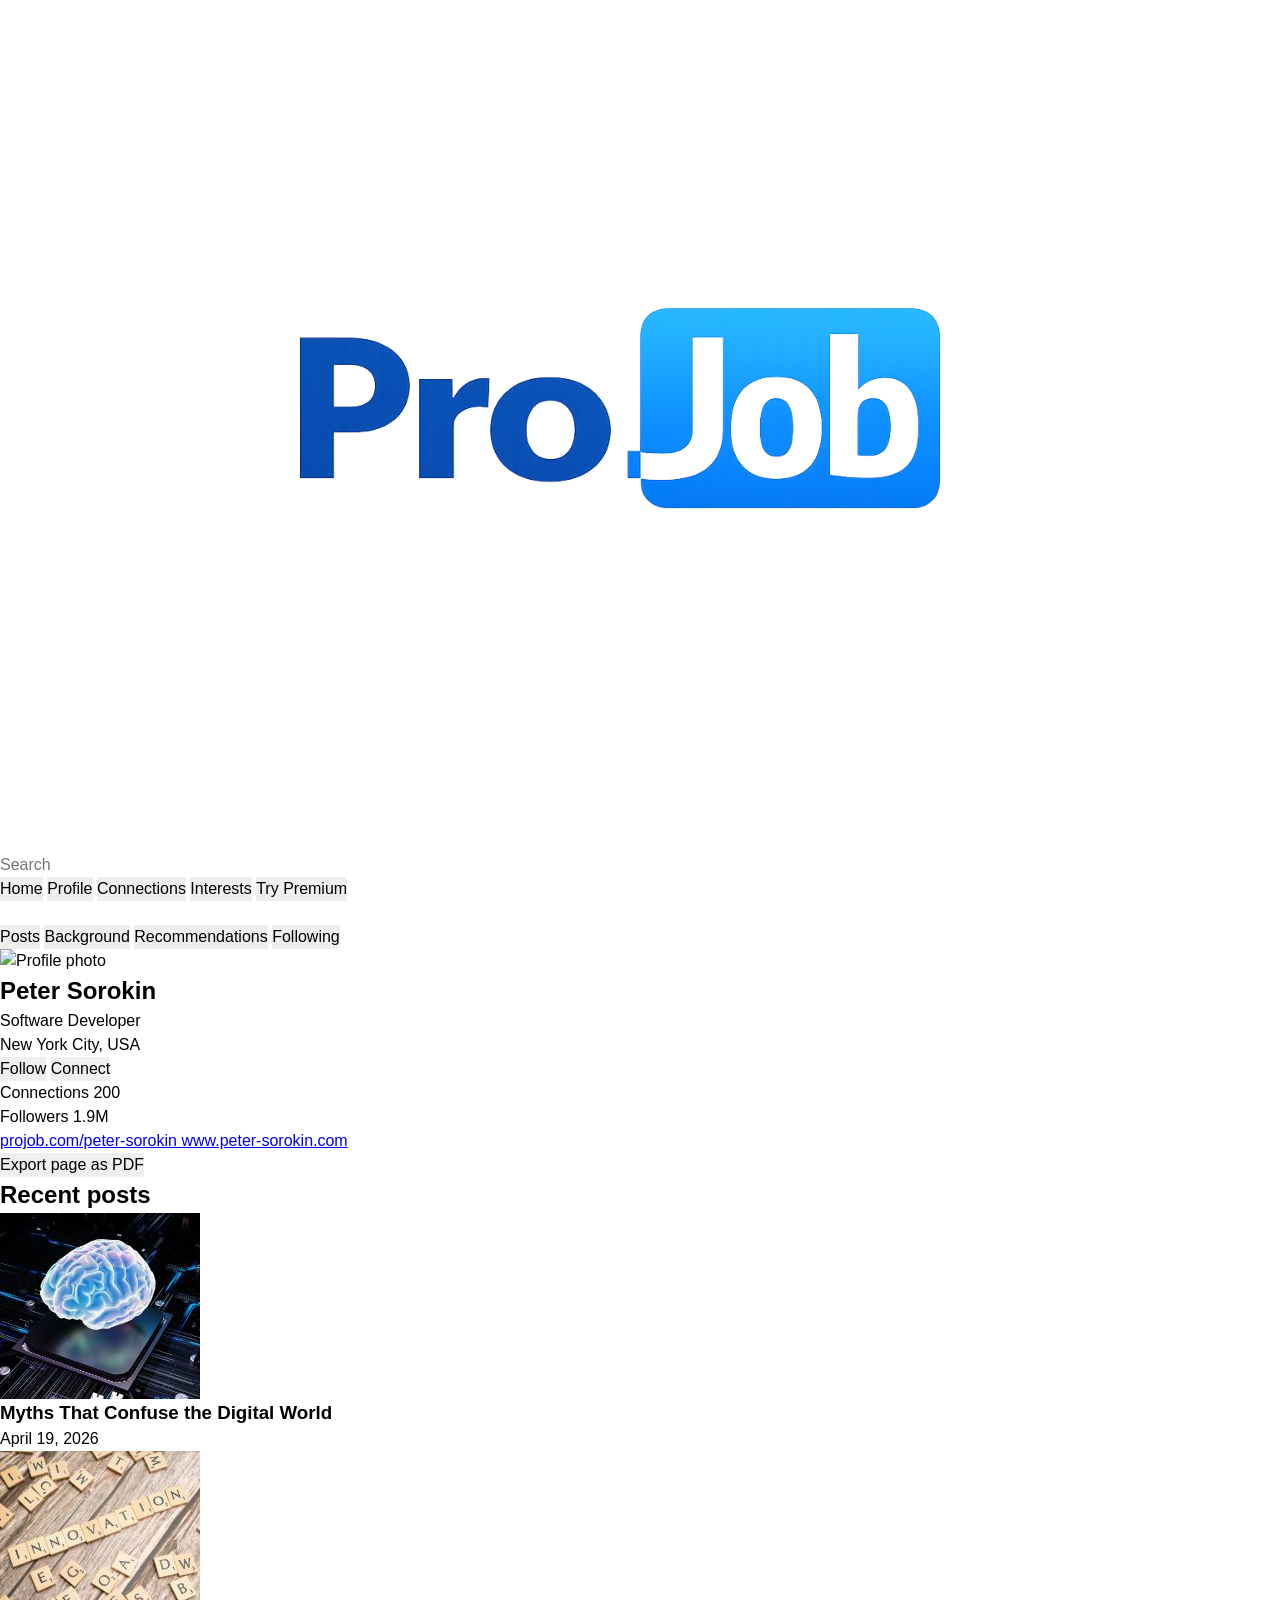
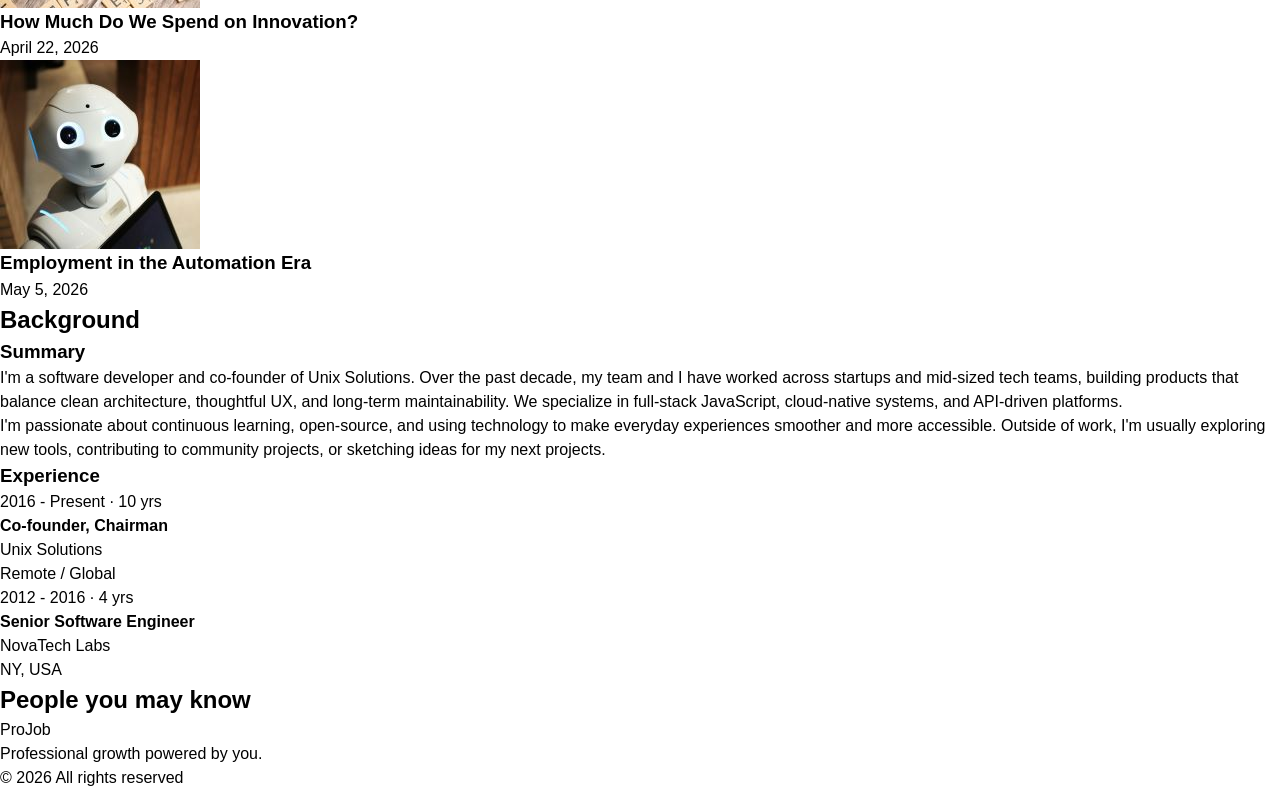
==== home.html @ 8146a627 "corrected position of li in html" ====
<!DOCTYPE html>
<html>
  <head>
    <meta charset="utf-8">
    <meta name="viewport" content="width=device-width, initial-scale=1">
    <meta name="author" content="Kolade & Luz">
    <meta name="description" content="Job finder">
    <meta name="keywords" content="job, search, finder, professional, home">
    <link rel="icon" href="./assets/media/favicon.png?v02" type="image/x-icon">
    <link rel="stylesheet" href="./assets/styles/reset.css" media="all">
    <link rel="stylesheet" href="./assets/styles/home.css" media="all">
    <link rel="preconnect" href="https://fonts.googleapis.com">
    <link rel="preconnect" href="https://fonts.gstatic.com" crossorigin>
    <link
      href="https://fonts.googleapis.com/css2?family=Inter:ital,opsz,wght@0,14..32,100..900;1,14..32,100..900&family=Poppins:ital,wght@0,100;0,200;0,300;0,400;0,500;0,600;0,700;0,800;0,900;1,100;1,200;1,300;1,400;1,500;1,600;1,700;1,800;1,900&display=swap"
      rel="stylesheet">
    <link rel="stylesheet" href="https://cdnjs.cloudflare.com/ajax/libs/font-awesome/7.0.1/css/all.min.css">
    <script src="./assets/script/script.js" defer></script>
    <title>ProJob Home Page</title>
  </head>

  <body>
    <header class="header">
      <div class="header-top">
        <div class="header-left">
          <div class="logo">
            <img class="logo-image" src="./assets/media/projob-logo.png" alt="ProJob logo">
          </div>
          <div class="header-search">
            <input type="search" placeholder="Search">
          </div>
        </div>
        <nav class="main-menu">
          <button class="menu-btn">Home</button>
          <button class="menu-btn">Profile</button>
          <button class="menu-btn">Connections</button>
          <button class="menu-btn">Interests</button>
          <button class="menu-btn">Try Premium</button>
        </nav>
        <nav class="icons-menu">
          <button class="header-icon" type="button">
            <span class="icon">
              <i class="fa-solid fa-message"></i>
            </span>
          </button>
          <button class="header-icon" type="button">
            <span class="icon">
              <i class="fa-solid fa-bell"></i>
            </span>
          </button>
          <button class="header-icon" type="button">
            <span class="icon">
              <i class="fa-solid fa-user-plus nav-icon"></i>
            </span>
          </button>
        </nav>
        <div class="profile-photo">
          <span id="header-photo"></span>
        </div>
      </div>
      <div class="header-bottom">
        <nav class="second-menu">
          <button class="second-menu-btn">Posts</button>
          <button class="second-menu-btn">Background</button>
          <button class="second-menu-btn">Recommendations</button>
          <button class="second-menu-btn">Following</button>
        </nav>
      </div>
    </header>
    <main>
      <div class="column" id="left-column">
        <section class="profile-card">
          <div class="profile-header">
            <div class="card-profile-photo">
              <img id="card-photo" src="./assets/media/peter-sorokin-photo.jpg" alt="Profile photo">
            </div>
            <h1 class="profile-name" id="username">Peter Sorokin</h1>
            <p class="profile-title" id="user-title">Software Developer</p>
            <p class="profile-location" id="user-location">New York City, USA</p>
            <button class="profile-btn">Follow</button>
            <button class="profile-btn">Connect</button>
          </div>
          <div class="profile-stats">
            <div class="profile-stat">
              <span class="stat-label">Connections</span>
              <span class="stat-value" id="user-connections">200</span>
            </div>
            <div class="profile-stat">
              <span class="stat-label">Followers</span>
              <span class="stat-value" id="user-followers">1.9M</span>
            </div>
          </div>
          <div class="profile-links">
            <a href="#" class="profile-link" id="user-projob">
              <i class="fa-solid fa-link"></i>
              projob.com/peter-sorokin
            </a>
            <a href="#" class="profile-link" id="user-website">
              <i class="fa-solid fa-globe"></i>
              www.peter-sorokin.com
            </a>
          </div>
          <button id="export-btn">
            <i class="fa-solid fa-file-pdf"></i>
            Export page as PDF
          </button>
      </div>
      <section class="column" id="central-column">
        <section class="recent-posts">
          <h2 class="posts-title">Recent posts</h2>
          <section class="post-thumbnails">
            <div class="post">
              <img src="./assets/media/post-1.jpg" alt="Post thumbnail 1">
            </div>
            <div class="post-content">
              <h3 class="post-title">Myths That Confuse the Digital World</h3>
              <p class="post-meta">April 19, 2026</p>
            </div>
          </section>
          <section class="post-thumbnail">
            <div class="post">
              <img src="./assets/media/post-2.jpg" alt="Post thumbnail 2">
            </div>
            <div class="post-content">
              <h3 class="post-title">How Much Do We Spend on Innovation?</h3>
              <p class="post-meta">April 22, 2026</p>
            </div>
          </section>
          <section class="post-thumbnail">
            <div class="post">
              <img src="./assets/media/post-3.jpg" alt="Post thumbnail 3">
            </div>
            <div class="post-content">
              <h3 class="post-title">Employment in the Automation Era</h3>
              <p class="post-meta">May 5, 2026</p>
            </div>
          </section>
        </section>
        <section class="background-section">
          <h2 class="background-title">Background</h2>
          <div class="background-summary">
            <h3 class="background-title">
              <i class="fa-solid fa-user"></i>
              Summary
            </h3>
            <p>
              I'm a software developer and co-founder of Unix Solutions.
              Over the past decade, my team and I have worked across startups and mid-sized tech teams, building products
              that balance clean architecture, thoughtful UX, and long-term maintainability.
              We specialize in full-stack JavaScript, cloud-native systems, and API-driven platforms.
            </p>
            <p>
              I'm passionate about continuous learning, open-source, and using technology to make everyday
              experiences smoother and more accessible. Outside of work, I'm usually exploring new tools,
              contributing to community projects, or sketching ideas for my next projects.
            </p>
          </div>
          <div class="experience">
            <h3 class="experience-title">
              <i class="fa-solid fa-briefcase"></i>
              Experience
            </h3>
            <ul class="experience-list">
              <li class="experience-item">
                <p class="experience-dates">2016 - Present · 10 yrs</p>
                <h4 class="experience-role">Co-founder, Chairman</h4>
                <p class="experience-company">Unix Solutions</p>
                <p class="experience-location">Remote / Global</p>
              </li>
              <li class="experience-item">
                <p class="experience-dates">2012 - 2016 · 4 yrs</p>
                <h4 class="experience-role">Senior Software Engineer</h4>
                <p class="experience-company">NovaTech Labs</p>
                <p class="experience-location">NY, USA</p>
              </li>
            </ul>
          </div>
        </section>
      </section>
      <section class="column" id="column-right">
        <section class="random-people">
          <h2 class="people-title">People you may know</h2>
          <ul id="people-list"></ul>
        </section>
      </section>
    </main>
    <footer>
      <div class="footer-content">
        <p class="footer-name">ProJob</p>
        <p class="footer-slogan">Professional growth powered by you.</p>
        <p class="footer-copy">© 2026 All rights reserved</p>
      </div>
    </footer>
  </body>
</html>
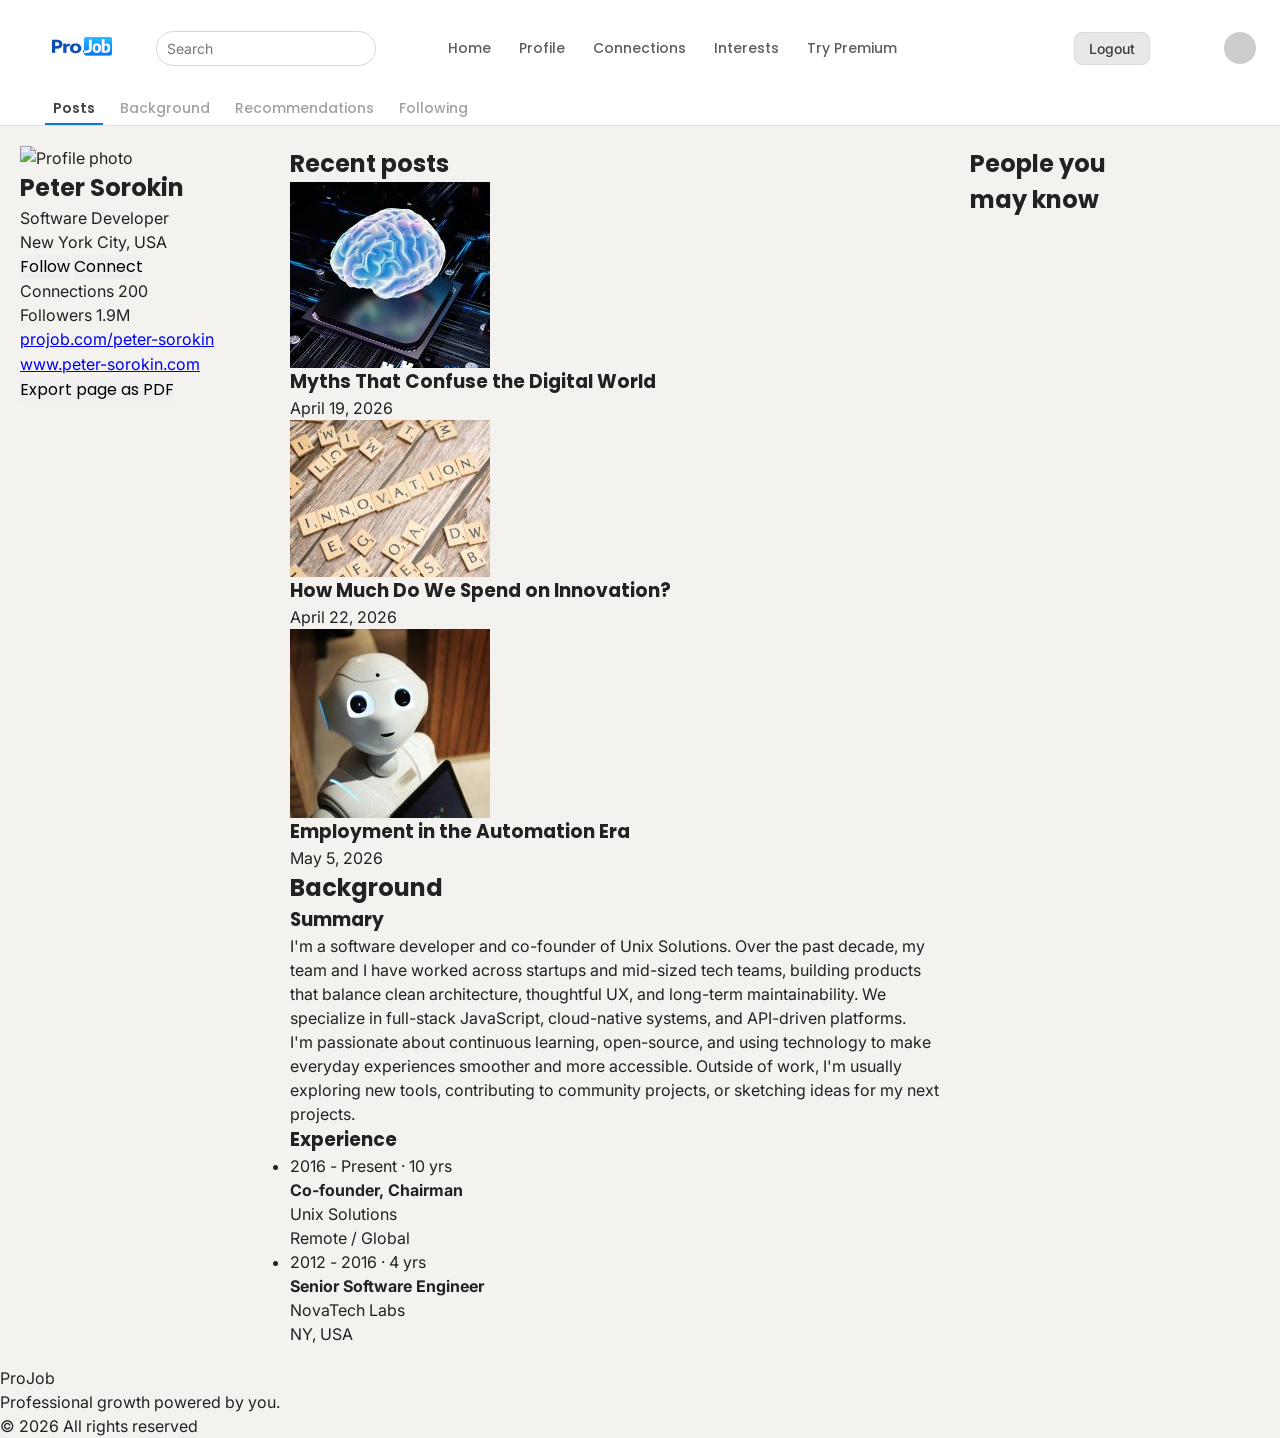
==== commit e79f5f55: "added logout btn and improved menu styles" ====
--- a/home.html
+++ b/home.html
@@ -54,13 +54,16 @@
             </span>
           </button>
         </nav>
+        <div class="logout-btn">
+           <a href="index.html" id="logout">Logout</a>
+        </div>
         <div class="profile-photo">
           <span id="header-photo"></span>
         </div>
       </div>
       <div class="header-bottom">
         <nav class="second-menu">
-          <button class="second-menu-btn">Posts</button>
+          <button class="second-menu-btn" id="post-btn">Posts</button>
           <button class="second-menu-btn">Background</button>
           <button class="second-menu-btn">Recommendations</button>
           <button class="second-menu-btn">Following</button>
@@ -104,20 +107,20 @@
             <i class="fa-solid fa-file-pdf"></i>
             Export page as PDF
           </button>
+        </section>
       </div>
-      <section class="column" id="central-column">
+      <div class="column" id="central-column">
         <section class="recent-posts">
           <h2 class="posts-title">Recent posts</h2>
-          <section class="post-thumbnails">
+          <div class="post-thumbnail">
             <div class="post">
               <img src="./assets/media/post-1.jpg" alt="Post thumbnail 1">
             </div>
             <div class="post-content">
               <h3 class="post-title">Myths That Confuse the Digital World</h3>
               <p class="post-meta">April 19, 2026</p>
-            </div>
-          </section>
-          <section class="post-thumbnail">
+          </div>
+          <div class="post-thumbnail">
             <div class="post">
               <img src="./assets/media/post-2.jpg" alt="Post thumbnail 2">
             </div>
@@ -125,8 +128,8 @@
               <h3 class="post-title">How Much Do We Spend on Innovation?</h3>
               <p class="post-meta">April 22, 2026</p>
             </div>
-          </section>
-          <section class="post-thumbnail">
+          </div>
+          <div class="post-thumbnail">
             <div class="post">
               <img src="./assets/media/post-3.jpg" alt="Post thumbnail 3">
             </div>
@@ -134,7 +137,7 @@
               <h3 class="post-title">Employment in the Automation Era</h3>
               <p class="post-meta">May 5, 2026</p>
             </div>
-          </section>
+          </div>
         </section>
         <section class="background-section">
           <h2 class="background-title">Background</h2>
@@ -176,13 +179,13 @@
             </ul>
           </div>
         </section>
-      </section>
-      <section class="column" id="column-right">
+      </div>
+      <div class="column" id="column-right">
         <section class="random-people">
           <h2 class="people-title">People you may know</h2>
           <ul id="people-list"></ul>
         </section>
-      </section>
+      </div>
     </main>
     <footer>
       <div class="footer-content">
--- a/assets/styles/home.css
+++ b/assets/styles/home.css
@@ -0,0 +1,187 @@
+body {
+  font-family: "Inter", sans-serif;
+  background-color: #f3f2ef;
+  color: #222;
+}
+
+h1,
+h2,
+h3,
+.menu-btn,
+.second-menu-btn,
+button {
+  font-family: "Poppins", sans-serif;
+}
+
+main {
+  max-width: 1200px;
+  margin: 20px;
+  display: grid;
+  grid-template-columns: 250px 1fr 250px;
+  /* fixed side columns and flexible central-content column */
+  gap: 20px;
+}
+
+.header {
+  background-color: #ffffff;
+  border-bottom: 1px solid #e0e0e0;
+  padding: 8px 24px 0;
+}
+
+.header-top {
+  display: flex;
+  align-items: center;
+  justify-content: space-between;
+  gap: 16px;
+}
+
+
+.header-left {
+  display: flex;
+  align-items: center;
+  gap: 12px;
+}
+
+.logo-image {
+  height: 80px;
+}
+
+
+.header-search input {
+  width: 220px;
+  max-width: 260px;
+  padding: 6px 10px;
+  border-radius: 30px;
+  border: 1px solid #d0d7de;
+  font-size: 14px;
+  font-family: "Inter", sans-serif;
+}
+
+
+.main-menu {
+  display: flex;
+  align-items: center;
+  gap: 8px;
+}
+
+.menu-btn {
+  border: none;
+  background: transparent;
+  padding: 6px 10px;
+  font-size: 14px;
+  font-weight: 500;
+  color: #5f5e5e;
+  cursor: pointer;
+  transition: 0.3s ease-in-out
+}
+
+.menu-btn:hover {
+  color: #0c0c0c;
+  ;
+  
+}
+
+
+.icons-menu {
+  display: flex;
+  align-items: center;
+  gap: 15px;
+}
+
+.header-icon {
+  border: none;
+  background: transparent;
+  cursor: pointer;
+  font-size: 16px;
+  color: #4491ef;
+}
+
+.header-icon:hover {
+  color: #0769e1;
+  font-weight: 600;
+  position: relative;
+}
+
+
+.logout-btn {
+  display: flex;
+  align-items: center;
+  margin: 0 12px;
+}
+
+
+#logout {
+  padding: 5px 14px;
+  font-size: 14px;
+  font-weight: 500;
+  text-decoration: none;
+  font-family: inherit;
+  background-color: #e8e8e8;
+  border: 1px solid #dbd9d9;
+  border-radius: 8px;
+  cursor: pointer;
+  transition: 0.3s ease-in-out;
+  color:#3c3b3b
+}
+
+#logout:hover {
+  background-color: #d3d1d1;
+}
+
+
+.profile-photo {
+  width: 32px;
+  height: 32px;
+  border-radius: 50%;
+  background-color: #ccc;
+  overflow: hidden;
+}
+
+#header-photo {
+  display: block;
+  width: 100%;
+  height: 100%;
+  background-image: url('../media/peter-sorokin-photo.jpg');
+  background-size: cover;
+  background-position: center 20%; /*with 20% I lowered the photo a bit so that it fits properly*/
+  background-repeat: no-repeat;
+}
+
+.header-bottom {
+  padding-left: 25px;
+
+}
+
+.second-menu {
+  display: flex;
+  gap: 25px;
+  padding: 6px 4px;
+}
+
+.second-menu-btn {
+  border: none;
+  background: transparent;
+  padding: 4px 0 0px;
+  font-size: 14px;
+  font-weight: 500;
+  color: #a2a1a1;
+  cursor: pointer;
+}
+
+#post-btn {
+  color: #444;
+  font-weight: 600;
+  position: relative;
+
+}
+
+#post-btn::after {
+  content: "";
+  position: absolute;
+  bottom: -6px;
+  left: 0;
+  width: 140%;
+  left: -20%;
+  height: 2px;
+  background-color: #0d75dd;
+}
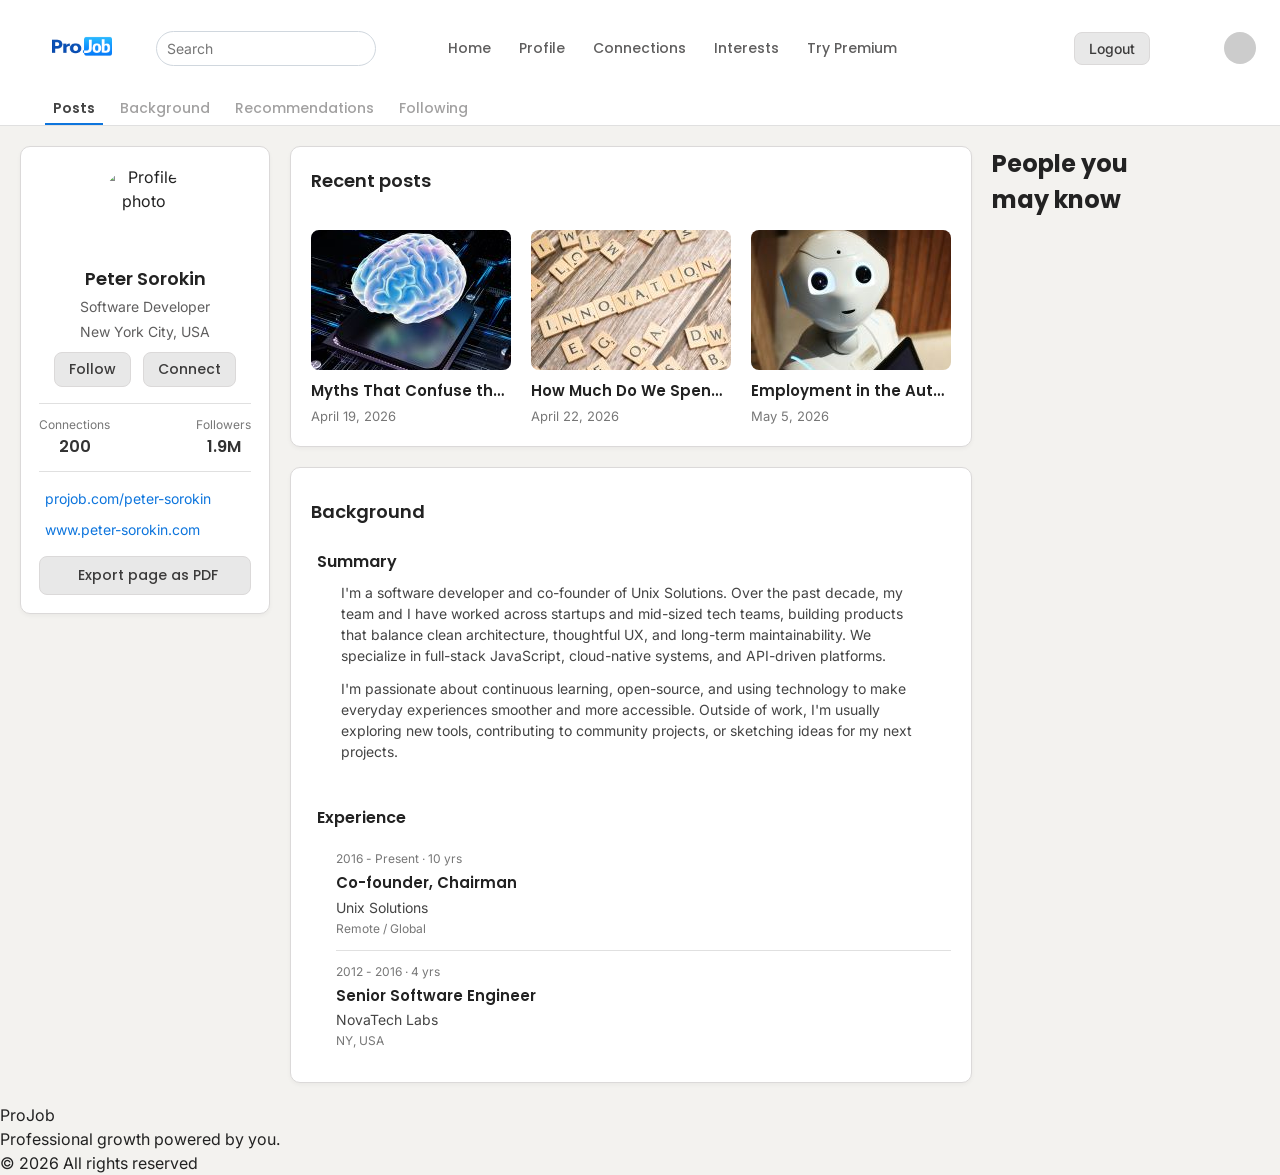
==== commit 72cc3e4e: "styled central column" ====
--- a/home.html
+++ b/home.html
@@ -118,7 +118,8 @@
             </div>
             <div class="post-content">
               <h3 class="post-title">Myths That Confuse the Digital World</h3>
-              <p class="post-meta">April 19, 2026</p>
+              <p class="post-date">April 19, 2026</p>
+            </div>
           </div>
           <div class="post-thumbnail">
             <div class="post">
@@ -126,7 +127,7 @@
             </div>
             <div class="post-content">
               <h3 class="post-title">How Much Do We Spend on Innovation?</h3>
-              <p class="post-meta">April 22, 2026</p>
+              <p class="post-date">April 22, 2026</p>
             </div>
           </div>
           <div class="post-thumbnail">
@@ -135,7 +136,7 @@
             </div>
             <div class="post-content">
               <h3 class="post-title">Employment in the Automation Era</h3>
-              <p class="post-meta">May 5, 2026</p>
+              <p class="post-date">May 5, 2026</p>
             </div>
           </div>
         </section>
--- a/assets/styles/home.css
+++ b/assets/styles/home.css
@@ -9,6 +9,7 @@
 h3,
 .menu-btn,
 .second-menu-btn,
+#logout,
 button {
   font-family: "Poppins", sans-serif;
 }
@@ -184,4 +185,295 @@
   left: -20%;
   height: 2px;
   background-color: #0d75dd;
-}+}
+
+
+#left-column {
+  display: flex;
+  flex-direction: column;
+  gap: 20px;
+}
+
+
+.profile-card {
+  background: #ffffff;
+  border: 1px solid #dbd9d9;
+  border-radius: 10px;
+  padding: 18px;
+  box-shadow: 0 2px 4px rgba(0,0,0,0.04);
+}
+
+
+.profile-header {
+  text-align: center;
+  margin-bottom: 16px;
+}
+
+.card-profile-photo img {
+  width: 90px;
+  height: 90px;
+  border-radius: 50%;
+  object-fit: cover;
+  object-position: center 20%;
+  margin-bottom: 10px;
+  margin-left: 60px;
+}
+
+.profile-name {
+  font-size: 18px;
+  font-weight: 600;
+  color: #222;
+  margin-bottom: 4px;
+  font-family: "Poppins", sans-serif;
+}
+
+.profile-title,
+.profile-location {
+  font-size: 14px;
+  color: #5f5e5e;
+  margin-bottom: 4px;
+}
+
+.profile-btn {
+  display: inline-block;
+  margin: 6px 4px 0;
+  padding: 6px 14px;
+  font-size: 14px;
+  font-weight: 500;
+  font-family: "Poppins", sans-serif;
+  border-radius: 8px;
+  border: 1px solid #dbd9d9;
+  background: #e8e8e8;
+  cursor: pointer;
+  transition: 0.3s ease-in-out;
+  color: #3c3b3b;
+}
+
+.profile-btn:hover {
+  background-color: #d3d1d1;
+}
+
+
+.profile-stats {
+  display: flex;
+  justify-content: space-between;
+  margin: 16px 0;
+  padding: 12px 0;
+  border-top: 1px solid #e0e0e0;
+  border-bottom: 1px solid #e0e0e0;
+}
+
+.profile-stat {
+  text-align: center;
+}
+
+.stat-label {
+  display: block;
+  font-size: 12px;
+  color: #777;
+}
+
+.stat-value {
+  font-size: 16px;
+  font-weight: 600;
+  color: #333;
+  font-family: "Poppins", sans-serif;
+}
+
+
+.profile-links {
+  display: flex;
+  flex-direction: column;
+  gap: 10px;
+  margin-bottom: 16px;
+}
+
+.profile-link {
+  display: flex;
+  align-items: center;
+  gap: 6px;
+  font-size: 14px;
+  color: #0d75dd;
+  text-decoration: none;
+  transition: 0.3s ease-in-out;
+}
+
+.profile-link i {
+  font-size: 14px;
+  color: #0d75dd;
+}
+
+.profile-link:hover {
+  color: #064e96;
+  
+}
+
+#export-btn {
+  width: 100%;
+  padding: 8px 12px;
+  font-size: 14px;
+  font-weight: 500;
+  font-family: "Poppins", sans-serif;
+  border-radius: 8px;
+  border: 1px solid #dbd9d9;
+  background: #e8e8e8;
+  cursor: pointer;
+  display: flex;
+  justify-content: center;
+  align-items: center;
+  gap: 6px;
+  transition: 0.3s ease-in-out;
+  color: #3c3b3b;
+}
+
+#export-btn:hover {
+  background-color: #d3d1d1;
+}
+
+
+#central-column {
+  display: flex;
+  flex-direction: column;
+  gap: 20px;
+}
+
+
+.recent-posts {
+  background: #ffffff;
+  border: 1px solid #dbd9d9;
+  border-radius: 10px;
+  padding: 20px;
+  box-shadow: 0 2px 4px rgba(0,0,0,0.04);
+  display: grid;
+  grid-template-columns: repeat(3, 1fr);
+  gap: 20px;
+}
+
+
+.posts-title {
+  grid-column: 1 / -1;  /* this makes the section title span the full width of the 3‑column grid */
+  font-size: 18px;
+  font-weight: 600;
+  margin-bottom: 16px;
+  color: #222;
+}
+
+
+.post img {
+  width: 200px;
+  height: 140px;
+  object-fit: cover;
+  border-radius: 8px;
+  margin-bottom: 10px;
+}
+
+
+.post-title {
+  width: 200px; 
+  font-size: 15px;
+  font-weight: 600;
+  color: #222;
+  margin-bottom: 4px;
+
+
+  white-space: nowrap;
+  overflow: hidden;
+  text-overflow: ellipsis;
+}
+
+.post-date{
+  font-size: 13px;
+  color: #777;
+}
+
+
+.background-section {
+  background: #ffffff;
+  border: 1px solid #dbd9d9;
+  border-radius: 10px;
+  padding: 20px;
+  box-shadow: 0 2px 4px rgba(0,0,0,0.04);
+}
+
+.background-title {
+  font-size: 18px;
+  font-weight: 600;
+  margin-top: 10px;
+  margin-bottom: 25px;
+  color: #222;
+}
+
+
+.background-summary {
+  margin-bottom: 24px;
+}
+
+.background-summary h3 {
+  font-size: 16px;
+  font-weight: 600;
+  color: #222;
+  margin-bottom: 8px;
+  display: flex;
+  align-items: center;
+  gap: 6px;
+}
+
+.background-summary p {
+  font-size: 14px;
+  color: #444;
+  line-height: 1.5;
+  margin-bottom: 12px;
+  padding: 0px 30px;
+}
+
+
+.experience-title {
+  font-size: 16px;
+  font-weight: 600;
+  font-family: "Poppins", sans-serif;
+  color: #222;
+  padding-top: 20px;
+  margin-bottom: 8px;
+  display: flex;
+  align-items: center;
+  gap: 6px;
+}
+
+.experience-list {
+  list-style: none;
+  margin-left: 25px;
+}
+
+.experience-item {
+  padding: 12px 0;
+  border-bottom: 1px solid #e0e0e0;
+}
+
+.experience-item:last-child {
+  border-bottom: none;
+}
+
+.experience-dates {
+  font-size: 12px;
+  color: #777;
+  margin-bottom: 4px;
+}
+
+.experience-role {
+  font-size: 15px;
+  font-weight: 600;
+  font-family: "Poppins", sans-serif;
+  color: #222;
+  margin-bottom: 2px;
+}
+
+.experience-company {
+  font-size: 14px;
+  color: #444;
+  margin-bottom: 2px;
+}
+
+.experience-location {
+  font-size: 12px;
+  color: #777;
+}
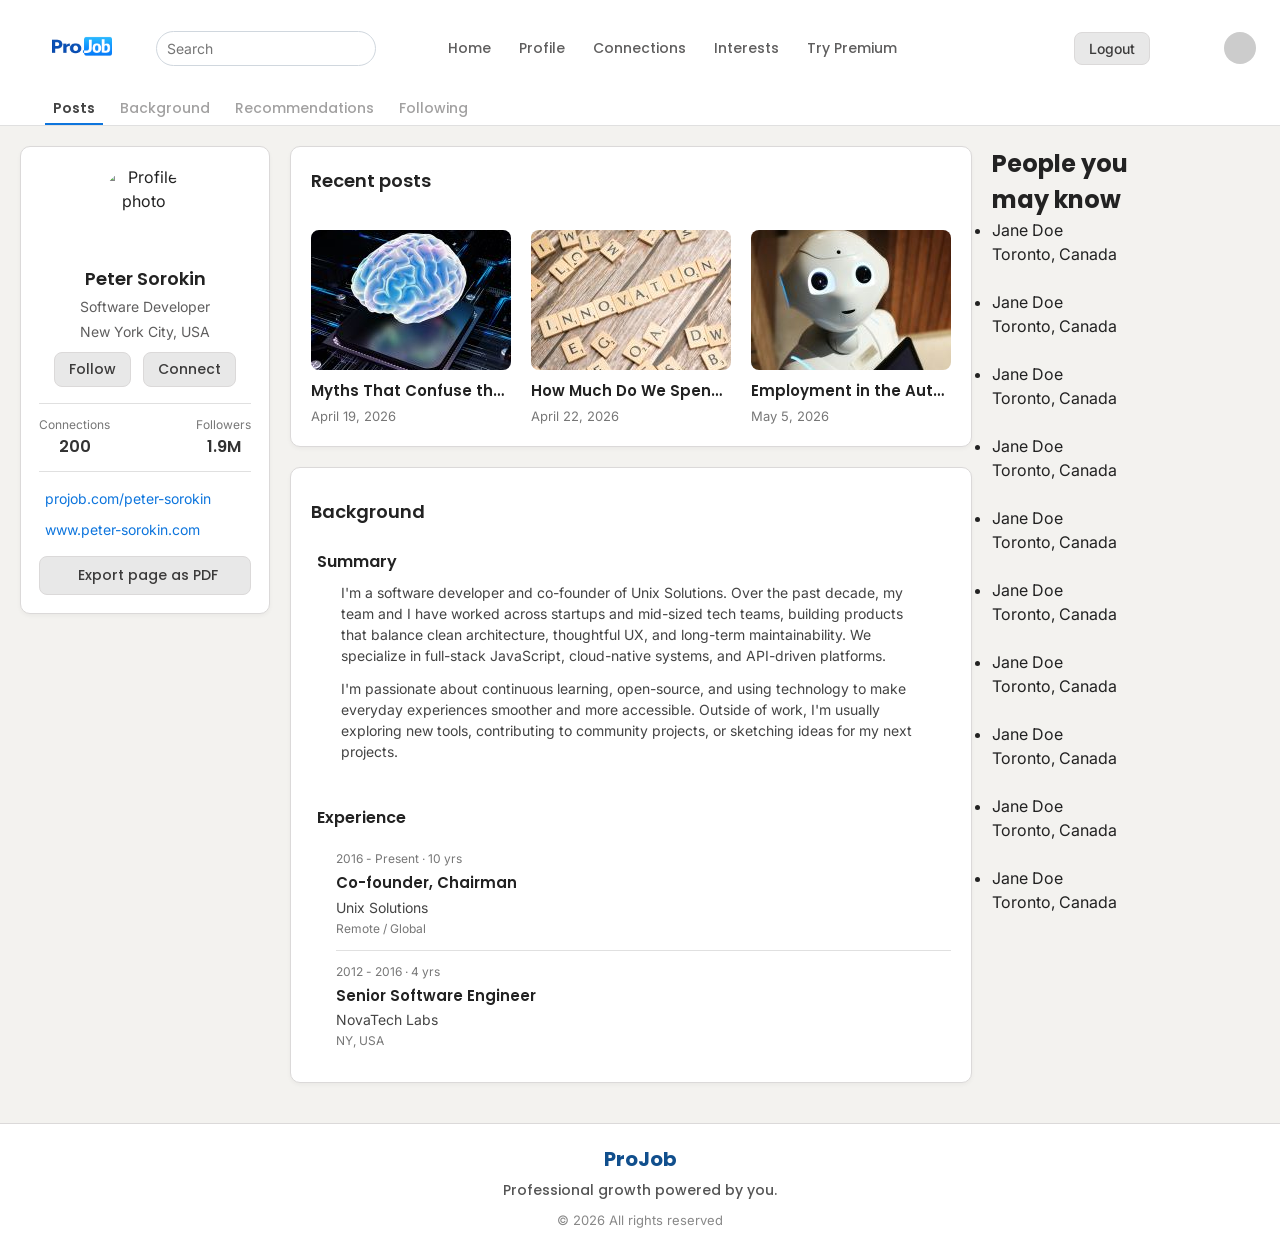
==== commit 9d7513f4: "added 10 dummy li to random user list in html in order to style column" ====
--- a/home.html
+++ b/home.html
@@ -184,7 +184,110 @@
       <div class="column" id="column-right">
         <section class="random-people">
           <h2 class="people-title">People you may know</h2>
-          <ul id="people-list"></ul>
+          <ul id="people-list">
+          <li class="person">
+            <img class="person-avatar" src="https://via.placeholder.com/48" alt="">
+            <div class="person-info">
+              <p class="person-name">Jane Doe</p>
+              <p class="person-location">Toronto, Canada</p>
+            </div>
+            <button class="btn-connect">
+              <i class="fa-solid fa-user-plus"></i>
+            </button>
+          </li>
+             <li class="person">
+            <img class="person-avatar" src="https://via.placeholder.com/48" alt="">
+            <div class="person-info">
+              <p class="person-name">Jane Doe</p>
+              <p class="person-location">Toronto, Canada</p>
+            </div>
+            <button class="btn-connect">
+              <i class="fa-solid fa-user-plus"></i>
+            </button>
+          </li>
+             <li class="person">
+            <img class="person-avatar" src="https://via.placeholder.com/48" alt="">
+            <div class="person-info">
+              <p class="person-name">Jane Doe</p>
+              <p class="person-location">Toronto, Canada</p>
+            </div>
+            <button class="btn-connect">
+              <i class="fa-solid fa-user-plus"></i>
+            </button>
+          </li>
+             <li class="person">
+            <img class="person-avatar" src="https://via.placeholder.com/48" alt="">
+            <div class="person-info">
+              <p class="person-name">Jane Doe</p>
+              <p class="person-location">Toronto, Canada</p>
+            </div>
+            <button class="btn-connect">
+              <i class="fa-solid fa-user-plus"></i>
+            </button>
+          </li>
+             <li class="person">
+            <img class="person-avatar" src="https://via.placeholder.com/48" alt="">
+            <div class="person-info">
+              <p class="person-name">Jane Doe</p>
+              <p class="person-location">Toronto, Canada</p>
+            </div>
+            <button class="btn-connect">
+              <i class="fa-solid fa-user-plus"></i>
+            </button>
+          </li>
+             <li class="person">
+            <img class="person-avatar" src="https://via.placeholder.com/48" alt="">
+            <div class="person-info">
+              <p class="person-name">Jane Doe</p>
+              <p class="person-location">Toronto, Canada</p>
+            </div>
+            <button class="btn-connect">
+              <i class="fa-solid fa-user-plus"></i>
+            </button>
+          </li>
+             <li class="person">
+            <img class="person-avatar" src="https://via.placeholder.com/48" alt="">
+            <div class="person-info">
+              <p class="person-name">Jane Doe</p>
+              <p class="person-location">Toronto, Canada</p>
+            </div>
+            <button class="btn-connect">
+              <i class="fa-solid fa-user-plus"></i>
+            </button>
+          </li>
+             <li class="person">
+            <img class="person-avatar" src="https://via.placeholder.com/48" alt="">
+            <div class="person-info">
+              <p class="person-name">Jane Doe</p>
+              <p class="person-location">Toronto, Canada</p>
+            </div>
+            <button class="btn-connect">
+              <i class="fa-solid fa-user-plus"></i>
+            </button>
+          </li>
+             <li class="person">
+            <img class="person-avatar" src="https://via.placeholder.com/48" alt="">
+            <div class="person-info">
+              <p class="person-name">Jane Doe</p>
+              <p class="person-location">Toronto, Canada</p>
+            </div>
+            <button class="btn-connect">
+              <i class="fa-solid fa-user-plus"></i>
+            </button>
+          </li>
+             <li class="person">
+            <img class="person-avatar" src="https://via.placeholder.com/48" alt="">
+            <div class="person-info">
+              <p class="person-name">Jane Doe</p>
+              <p class="person-location">Toronto, Canada</p>
+            </div>
+            <button class="btn-connect">
+              <i class="fa-solid fa-user-plus"></i>
+            </button>
+          </li>
+
+
+          </ul>
         </section>
       </div>
     </main>
--- a/assets/styles/home.css
+++ b/assets/styles/home.css
@@ -477,3 +477,42 @@
   font-size: 12px;
   color: #777;
 }
+
+
+
+
+
+footer {
+  background: #ffffff;
+  border-top: 1px solid #dbd9d9;
+  padding: 20px 0;
+  margin-top: 40px;
+}
+
+.footer-content {
+  text-align: center;
+  display: flex;
+  flex-direction: column;
+  gap: 6px;
+}
+
+.footer-name {
+  font-size: 20px;
+  font-weight: 700;
+  font-family: "Poppins", sans-serif;
+  color:  #114f8d;
+  
+}
+
+.footer-slogan {
+  font-size: 14px;
+  font-weight: 500;
+  color: #555;
+  font-family: "Poppins", sans-serif;
+}
+
+.footer-copy {
+  font-size: 13px;
+  color: #888;
+  margin-top: 4px;
+}
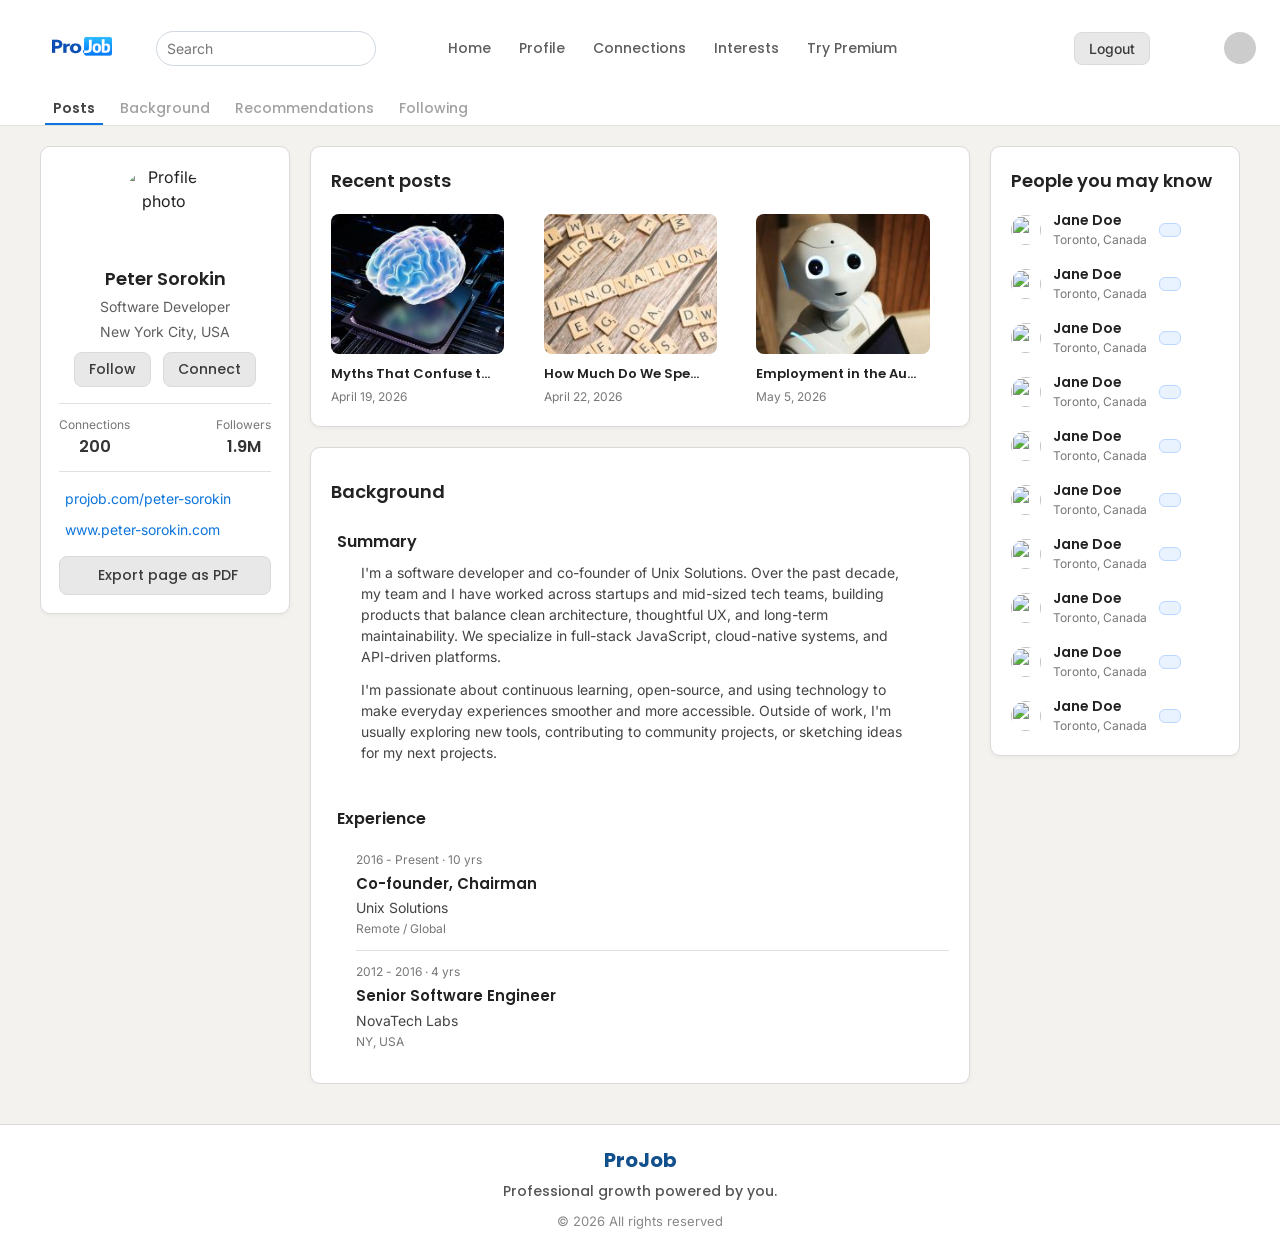
==== commit 299357cb: "styled right column,changed margins and sizes to adjust three-column layout" ====
--- a/home.html
+++ b/home.html
@@ -285,8 +285,6 @@
               <i class="fa-solid fa-user-plus"></i>
             </button>
           </li>
-
-
           </ul>
         </section>
       </div>
--- a/assets/styles/home.css
+++ b/assets/styles/home.css
@@ -16,11 +16,12 @@
 
 main {
   max-width: 1200px;
-  margin: 20px;
+  margin: 20px auto;
+  overflow-x: hidden;
   display: grid;
-  grid-template-columns: 250px 1fr 250px;
-  /* fixed side columns and flexible central-content column */
+  grid-template-columns: 250px minmax(0, 1fr) 250px; /* fixed side columns and flexible central-content column */
   gap: 20px;
+  
 }
 
 .header {
@@ -354,13 +355,12 @@
   grid-column: 1 / -1;  /* this makes the section title span the full width of the 3‑column grid */
   font-size: 18px;
   font-weight: 600;
-  margin-bottom: 16px;
   color: #222;
 }
 
 
 .post img {
-  width: 200px;
+  width: 90%;
   height: 140px;
   object-fit: cover;
   border-radius: 8px;
@@ -369,20 +369,18 @@
 
 
 .post-title {
-  width: 200px; 
-  font-size: 15px;
+  width: 160px; 
+  font-size: 13px;
   font-weight: 600;
   color: #222;
   margin-bottom: 4px;
-
-
   white-space: nowrap;
   overflow: hidden;
   text-overflow: ellipsis;
 }
 
 .post-date{
-  font-size: 13px;
+  font-size: 12px;
   color: #777;
 }
 
@@ -479,8 +477,85 @@
 }
 
 
-
-
+#column-right {
+  display: flex;
+  flex-direction: column;
+  gap: 20px;
+}
+
+
+.random-people {
+  background: #ffffff;
+  border: 1px solid #dbd9d9;
+  border-radius: 10px;
+  padding: 20px;
+  box-shadow: 0 2px 4px rgba(0,0,0,0.04);
+}
+
+.people-title {
+  font-size: 18px;
+  font-weight: 600;
+  margin-bottom: 16px;
+  color: #222;
+}
+
+
+#people-list {
+  list-style: none;
+  display: flex;
+  flex-direction: column;
+  gap: 15px;
+}
+
+
+.person {
+  display: flex;
+  align-items: center;
+  gap: 12px;
+}
+
+
+.person-avatar {
+  width: 30px;
+  height: 30px;
+  border-radius: 50%;
+  object-fit: cover;
+}
+
+
+.person-info {
+  display: flex;
+  flex-direction: column;
+}
+
+.person-name {
+  font-size: 14px;
+  font-weight: 600;
+  font-family: "Poppins", sans-serif;
+  color: #222;
+}
+
+.person-location {
+  font-size: 12px;
+  color: #777;
+}
+
+
+.btn-connect {
+  background: #e9f3ff;
+  border: 1px solid #bcd8ff;
+  color: #0a66c2;
+  padding: 6px 10px;
+  border-radius: 6px;
+  cursor: pointer;
+  display: flex;
+  align-items: center;
+  justify-content: center;
+}
+
+.btn-connect i {
+  font-size: 14px;
+}
 
 footer {
   background: #ffffff;
@@ -516,3 +591,4 @@
   color: #888;
   margin-top: 4px;
 }
+
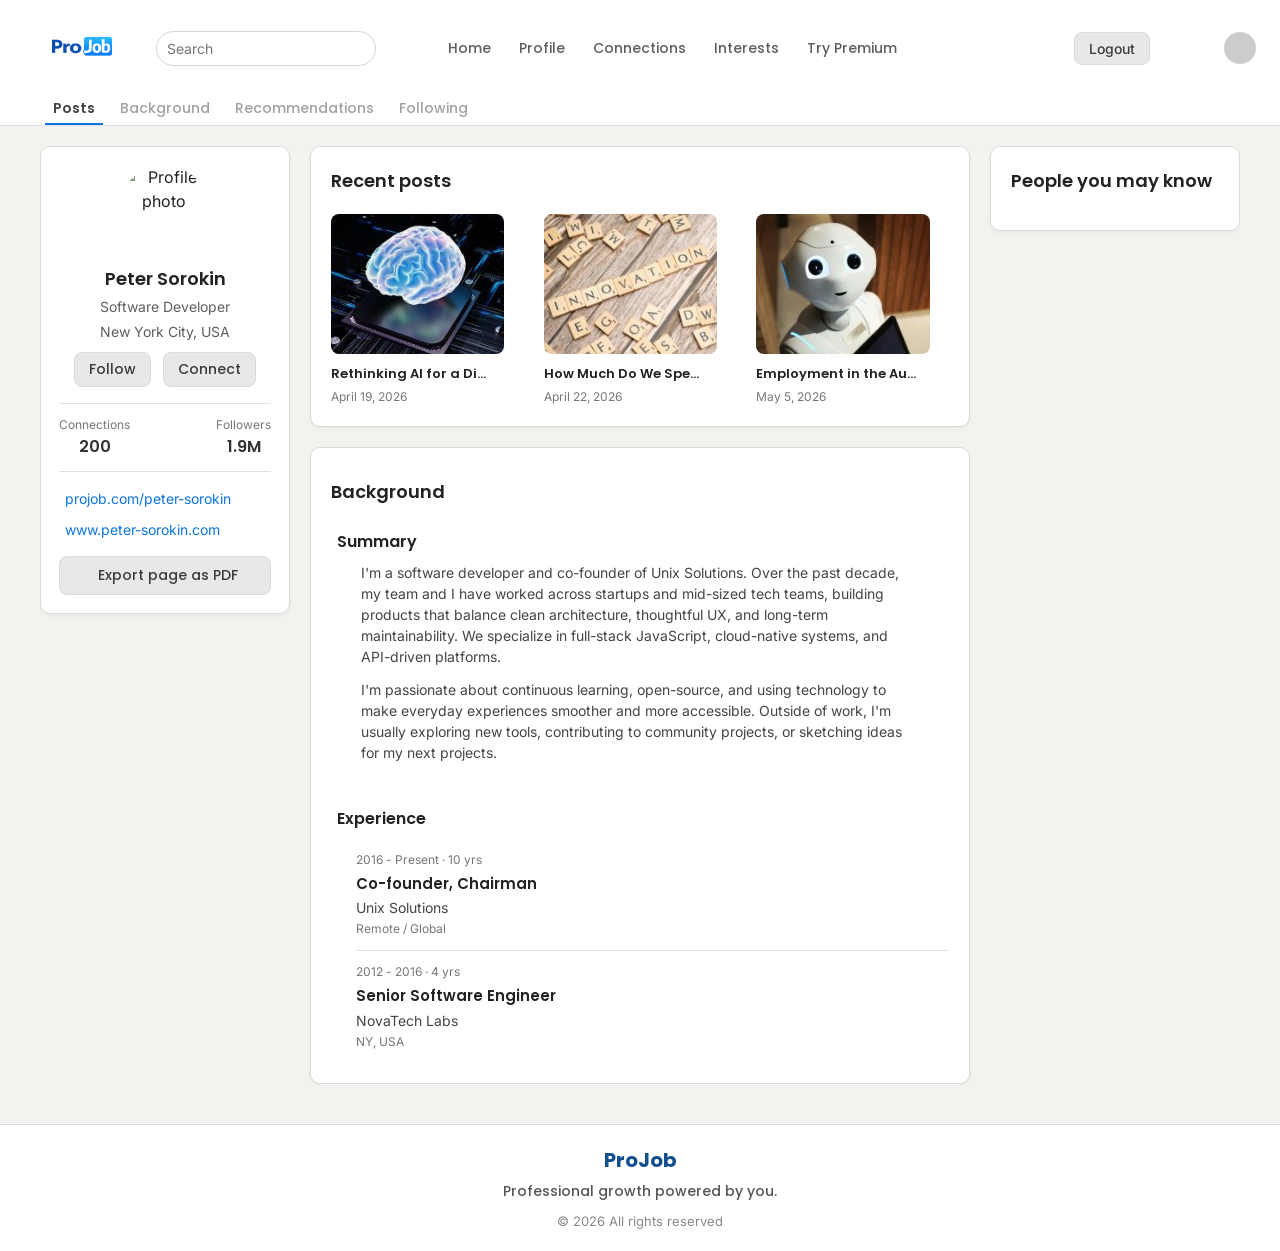
==== commit 6971c565: "created async function in js to load random users" ====
--- a/home.html
+++ b/home.html
@@ -11,9 +11,7 @@
     <link rel="stylesheet" href="./assets/styles/home.css" media="all">
     <link rel="preconnect" href="https://fonts.googleapis.com">
     <link rel="preconnect" href="https://fonts.gstatic.com" crossorigin>
-    <link
-      href="https://fonts.googleapis.com/css2?family=Inter:ital,opsz,wght@0,14..32,100..900;1,14..32,100..900&family=Poppins:ital,wght@0,100;0,200;0,300;0,400;0,500;0,600;0,700;0,800;0,900;1,100;1,200;1,300;1,400;1,500;1,600;1,700;1,800;1,900&display=swap"
-      rel="stylesheet">
+    <link href="https://fonts.googleapis.com/css2?family=Inter:ital,opsz,wght@0,14..32,100..900;1,14..32,100..900&family=Poppins:ital,wght@0,100;0,200;0,300;0,400;0,500;0,600;0,700;0,800;0,900;1,100;1,200;1,300;1,400;1,500;1,600;1,700;1,800;1,900&display=swap"rel="stylesheet">
     <link rel="stylesheet" href="https://cdnjs.cloudflare.com/ajax/libs/font-awesome/7.0.1/css/all.min.css">
     <script src="./assets/script/script.js" defer></script>
     <title>ProJob Home Page</title>
@@ -117,7 +115,7 @@
               <img src="./assets/media/post-1.jpg" alt="Post thumbnail 1">
             </div>
             <div class="post-content">
-              <h3 class="post-title">Myths That Confuse the Digital World</h3>
+              <h3 class="post-title">Rethinking AI for a Digital World</h3>
               <p class="post-date">April 19, 2026</p>
             </div>
           </div>
@@ -184,108 +182,7 @@
       <div class="column" id="column-right">
         <section class="random-people">
           <h2 class="people-title">People you may know</h2>
-          <ul id="people-list">
-          <li class="person">
-            <img class="person-avatar" src="https://via.placeholder.com/48" alt="">
-            <div class="person-info">
-              <p class="person-name">Jane Doe</p>
-              <p class="person-location">Toronto, Canada</p>
-            </div>
-            <button class="btn-connect">
-              <i class="fa-solid fa-user-plus"></i>
-            </button>
-          </li>
-             <li class="person">
-            <img class="person-avatar" src="https://via.placeholder.com/48" alt="">
-            <div class="person-info">
-              <p class="person-name">Jane Doe</p>
-              <p class="person-location">Toronto, Canada</p>
-            </div>
-            <button class="btn-connect">
-              <i class="fa-solid fa-user-plus"></i>
-            </button>
-          </li>
-             <li class="person">
-            <img class="person-avatar" src="https://via.placeholder.com/48" alt="">
-            <div class="person-info">
-              <p class="person-name">Jane Doe</p>
-              <p class="person-location">Toronto, Canada</p>
-            </div>
-            <button class="btn-connect">
-              <i class="fa-solid fa-user-plus"></i>
-            </button>
-          </li>
-             <li class="person">
-            <img class="person-avatar" src="https://via.placeholder.com/48" alt="">
-            <div class="person-info">
-              <p class="person-name">Jane Doe</p>
-              <p class="person-location">Toronto, Canada</p>
-            </div>
-            <button class="btn-connect">
-              <i class="fa-solid fa-user-plus"></i>
-            </button>
-          </li>
-             <li class="person">
-            <img class="person-avatar" src="https://via.placeholder.com/48" alt="">
-            <div class="person-info">
-              <p class="person-name">Jane Doe</p>
-              <p class="person-location">Toronto, Canada</p>
-            </div>
-            <button class="btn-connect">
-              <i class="fa-solid fa-user-plus"></i>
-            </button>
-          </li>
-             <li class="person">
-            <img class="person-avatar" src="https://via.placeholder.com/48" alt="">
-            <div class="person-info">
-              <p class="person-name">Jane Doe</p>
-              <p class="person-location">Toronto, Canada</p>
-            </div>
-            <button class="btn-connect">
-              <i class="fa-solid fa-user-plus"></i>
-            </button>
-          </li>
-             <li class="person">
-            <img class="person-avatar" src="https://via.placeholder.com/48" alt="">
-            <div class="person-info">
-              <p class="person-name">Jane Doe</p>
-              <p class="person-location">Toronto, Canada</p>
-            </div>
-            <button class="btn-connect">
-              <i class="fa-solid fa-user-plus"></i>
-            </button>
-          </li>
-             <li class="person">
-            <img class="person-avatar" src="https://via.placeholder.com/48" alt="">
-            <div class="person-info">
-              <p class="person-name">Jane Doe</p>
-              <p class="person-location">Toronto, Canada</p>
-            </div>
-            <button class="btn-connect">
-              <i class="fa-solid fa-user-plus"></i>
-            </button>
-          </li>
-             <li class="person">
-            <img class="person-avatar" src="https://via.placeholder.com/48" alt="">
-            <div class="person-info">
-              <p class="person-name">Jane Doe</p>
-              <p class="person-location">Toronto, Canada</p>
-            </div>
-            <button class="btn-connect">
-              <i class="fa-solid fa-user-plus"></i>
-            </button>
-          </li>
-             <li class="person">
-            <img class="person-avatar" src="https://via.placeholder.com/48" alt="">
-            <div class="person-info">
-              <p class="person-name">Jane Doe</p>
-              <p class="person-location">Toronto, Canada</p>
-            </div>
-            <button class="btn-connect">
-              <i class="fa-solid fa-user-plus"></i>
-            </button>
-          </li>
-          </ul>
+          <ul id="people-list"></ul>
         </section>
       </div>
     </main>
--- a/assets/styles/home.css
+++ b/assets/styles/home.css
@@ -511,11 +511,12 @@
 .person {
   display: flex;
   align-items: center;
+  justify-content: space-between;
   gap: 12px;
 }
 
 
-.person-avatar {
+.person-image {
   width: 30px;
   height: 30px;
   border-radius: 50%;
@@ -529,7 +530,7 @@
 }
 
 .person-name {
-  font-size: 14px;
+  font-size: 12px;
   font-weight: 600;
   font-family: "Poppins", sans-serif;
   color: #222;
@@ -554,7 +555,7 @@
 }
 
 .btn-connect i {
-  font-size: 14px;
+  font-size: 12px;
 }
 
 footer {
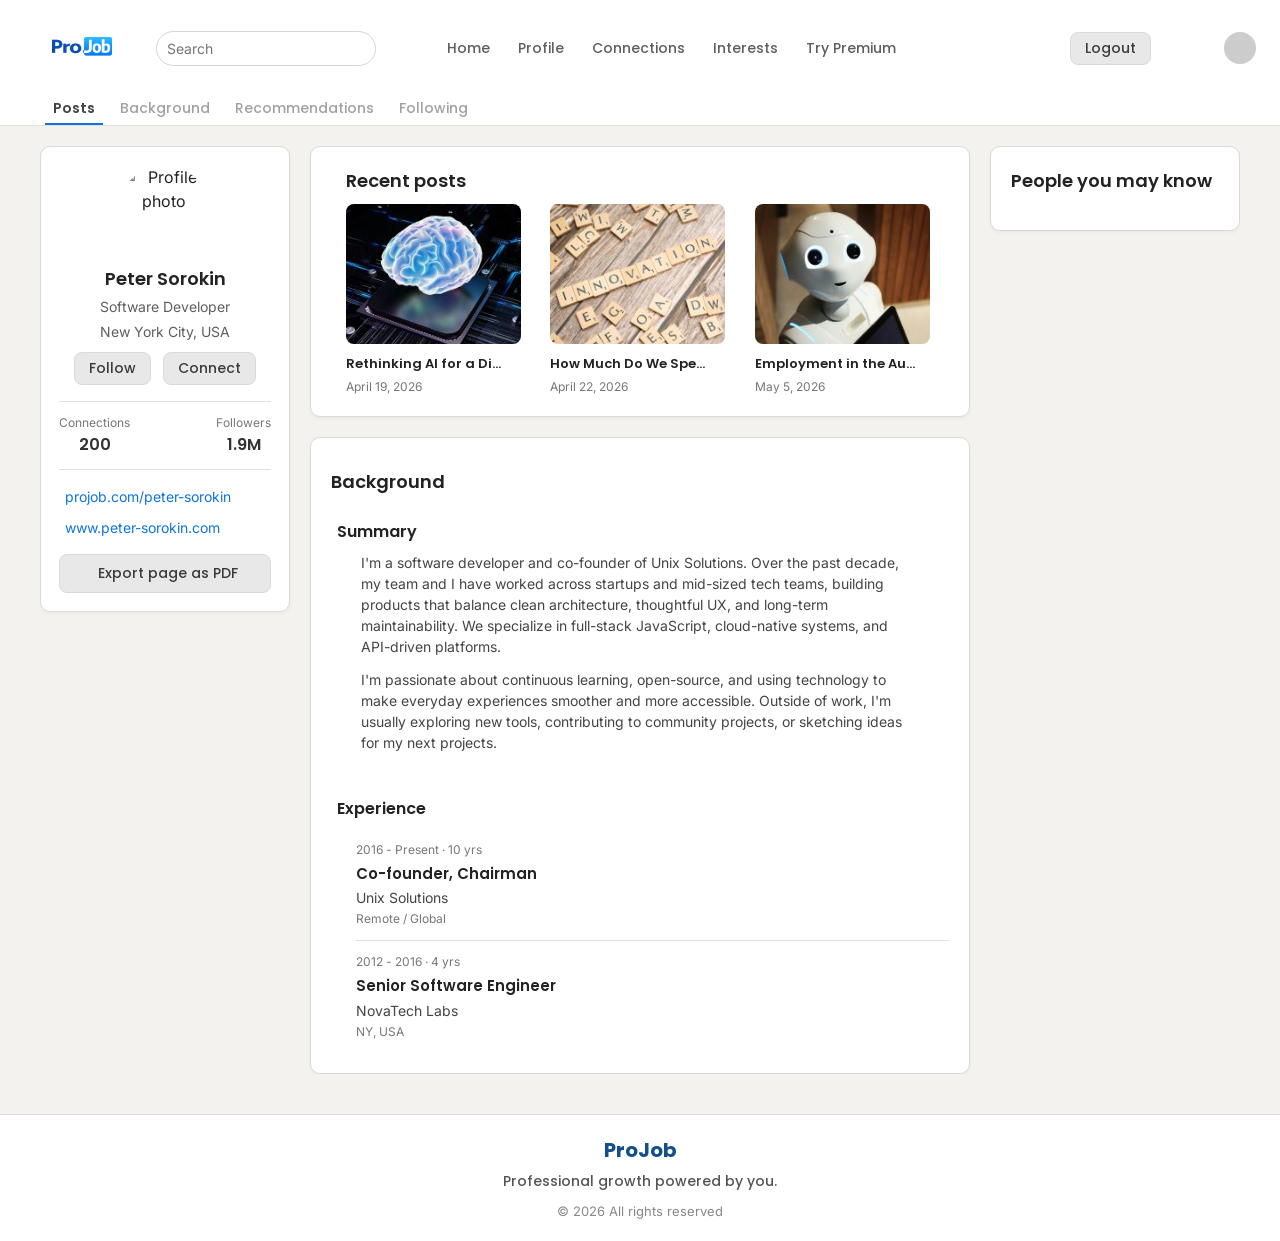
==== commit cd44b75c: "Made changes" ====
--- a/home.html
+++ b/home.html
@@ -1,197 +1,201 @@
 <!DOCTYPE html>
 <html>
-  <head>
-    <meta charset="utf-8">
-    <meta name="viewport" content="width=device-width, initial-scale=1">
-    <meta name="author" content="Kolade & Luz">
-    <meta name="description" content="Job finder">
-    <meta name="keywords" content="job, search, finder, professional, home">
-    <link rel="icon" href="./assets/media/favicon.png?v02" type="image/x-icon">
-    <link rel="stylesheet" href="./assets/styles/reset.css" media="all">
-    <link rel="stylesheet" href="./assets/styles/home.css" media="all">
-    <link rel="preconnect" href="https://fonts.googleapis.com">
-    <link rel="preconnect" href="https://fonts.gstatic.com" crossorigin>
-    <link href="https://fonts.googleapis.com/css2?family=Inter:ital,opsz,wght@0,14..32,100..900;1,14..32,100..900&family=Poppins:ital,wght@0,100;0,200;0,300;0,400;0,500;0,600;0,700;0,800;0,900;1,100;1,200;1,300;1,400;1,500;1,600;1,700;1,800;1,900&display=swap"rel="stylesheet">
-    <link rel="stylesheet" href="https://cdnjs.cloudflare.com/ajax/libs/font-awesome/7.0.1/css/all.min.css">
-    <script src="./assets/script/script.js" defer></script>
-    <title>ProJob Home Page</title>
-  </head>
 
-  <body>
-    <header class="header">
-      <div class="header-top">
-        <div class="header-left">
-          <div class="logo">
-            <img class="logo-image" src="./assets/media/projob-logo.png" alt="ProJob logo">
-          </div>
-          <div class="header-search">
-            <input type="search" placeholder="Search">
-          </div>
-        </div>
-        <nav class="main-menu">
-          <button class="menu-btn">Home</button>
-          <button class="menu-btn">Profile</button>
-          <button class="menu-btn">Connections</button>
-          <button class="menu-btn">Interests</button>
-          <button class="menu-btn">Try Premium</button>
-        </nav>
-        <nav class="icons-menu">
-          <button class="header-icon" type="button">
-            <span class="icon">
-              <i class="fa-solid fa-message"></i>
-            </span>
-          </button>
-          <button class="header-icon" type="button">
-            <span class="icon">
-              <i class="fa-solid fa-bell"></i>
-            </span>
-          </button>
-          <button class="header-icon" type="button">
-            <span class="icon">
-              <i class="fa-solid fa-user-plus nav-icon"></i>
-            </span>
-          </button>
-        </nav>
-        <div class="logout-btn">
-           <a href="index.html" id="logout">Logout</a>
-        </div>
-        <div class="profile-photo">
-          <span id="header-photo"></span>
+<head>
+  <meta charset="utf-8">
+  <meta name="viewport" content="width=device-width, initial-scale=1">
+  <meta name="author" content="Kolade & Luz">
+  <meta name="description" content="Job finder">
+  <meta name="keywords" content="job, search, finder, professional, home">
+  <link rel="icon" href="./assets/media/favicon.png?v02" type="image/x-icon">
+  <link rel="stylesheet" href="./assets/styles/reset.css" media="all">
+  <link rel="stylesheet" href="./assets/styles/home.css" media="all">
+  <link rel="preconnect" href="https://fonts.googleapis.com">
+  <link rel="preconnect" href="https://fonts.gstatic.com" crossorigin>
+  <link
+    href="https://fonts.googleapis.com/css2?family=Inter:ital,opsz,wght@0,14..32,100..900;1,14..32,100..900&family=Poppins:ital,wght@0,100;0,200;0,300;0,400;0,500;0,600;0,700;0,800;0,900;1,100;1,200;1,300;1,400;1,500;1,600;1,700;1,800;1,900&display=swap"
+    rel="stylesheet">
+  <link rel="stylesheet" href="https://cdnjs.cloudflare.com/ajax/libs/font-awesome/7.0.1/css/all.min.css">
+  <script src="./assets/script/script.js" defer></script>
+  <title>ProJob Home Page</title>
+</head>
+
+<body>
+  <header class="header">
+    <div class="header-top">
+      <div class="header-left">
+        <div class="logo">
+          <img class="logo-image" src="./assets/media/projob-logo.png" alt="ProJob logo">
+        </div>
+        <div class="header-search">
+          <input type="search" placeholder="Search">
         </div>
       </div>
-      <div class="header-bottom">
-        <nav class="second-menu">
-          <button class="second-menu-btn" id="post-btn">Posts</button>
-          <button class="second-menu-btn">Background</button>
-          <button class="second-menu-btn">Recommendations</button>
-          <button class="second-menu-btn">Following</button>
-        </nav>
+      <nav class="main-menu">
+        <button class="menu-btn">Home</button>
+        <button class="menu-btn">Profile</button>
+        <button class="menu-btn">Connections</button>
+        <button class="menu-btn">Interests</button>
+        <button class="menu-btn">Try Premium</button>
+      </nav>
+      <nav class="icons-menu">
+        <button class="header-icon" type="button">
+          <span class="icon">
+            <i class="fa-solid fa-message"></i>
+          </span>
+        </button>
+        <button class="header-icon" type="button">
+          <span class="icon">
+            <i class="fa-solid fa-bell"></i>
+          </span>
+        </button>
+        <button class="header-icon" type="button">
+          <span class="icon">
+            <i class="fa-solid fa-user-plus nav-icon"></i>
+          </span>
+        </button>
+      </nav>
+      <div class="logout-btn">
+        <a href="#" id="logout">Logout</a>
       </div>
-    </header>
-    <main>
-      <div class="column" id="left-column">
-        <section class="profile-card">
-          <div class="profile-header">
-            <div class="card-profile-photo">
-              <img id="card-photo" src="./assets/media/peter-sorokin-photo.jpg" alt="Profile photo">
-            </div>
-            <h1 class="profile-name" id="username">Peter Sorokin</h1>
-            <p class="profile-title" id="user-title">Software Developer</p>
-            <p class="profile-location" id="user-location">New York City, USA</p>
-            <button class="profile-btn">Follow</button>
-            <button class="profile-btn">Connect</button>
-          </div>
-          <div class="profile-stats">
-            <div class="profile-stat">
-              <span class="stat-label">Connections</span>
-              <span class="stat-value" id="user-connections">200</span>
-            </div>
-            <div class="profile-stat">
-              <span class="stat-label">Followers</span>
-              <span class="stat-value" id="user-followers">1.9M</span>
-            </div>
-          </div>
-          <div class="profile-links">
-            <a href="#" class="profile-link" id="user-projob">
-              <i class="fa-solid fa-link"></i>
-              projob.com/peter-sorokin
-            </a>
-            <a href="#" class="profile-link" id="user-website">
-              <i class="fa-solid fa-globe"></i>
-              www.peter-sorokin.com
-            </a>
-          </div>
-          <button id="export-btn">
-            <i class="fa-solid fa-file-pdf"></i>
-            Export page as PDF
-          </button>
-        </section>
+      <div class="profile-photo">
+        <span id="header-photo"></span>
       </div>
-      <div class="column" id="central-column">
-        <section class="recent-posts">
-          <h2 class="posts-title">Recent posts</h2>
-          <div class="post-thumbnail">
-            <div class="post">
-              <img src="./assets/media/post-1.jpg" alt="Post thumbnail 1">
-            </div>
-            <div class="post-content">
-              <h3 class="post-title">Rethinking AI for a Digital World</h3>
-              <p class="post-date">April 19, 2026</p>
-            </div>
-          </div>
-          <div class="post-thumbnail">
-            <div class="post">
-              <img src="./assets/media/post-2.jpg" alt="Post thumbnail 2">
-            </div>
-            <div class="post-content">
-              <h3 class="post-title">How Much Do We Spend on Innovation?</h3>
-              <p class="post-date">April 22, 2026</p>
-            </div>
-          </div>
-          <div class="post-thumbnail">
-            <div class="post">
-              <img src="./assets/media/post-3.jpg" alt="Post thumbnail 3">
-            </div>
-            <div class="post-content">
-              <h3 class="post-title">Employment in the Automation Era</h3>
-              <p class="post-date">May 5, 2026</p>
-            </div>
-          </div>
-        </section>
-        <section class="background-section">
-          <h2 class="background-title">Background</h2>
-          <div class="background-summary">
-            <h3 class="background-title">
-              <i class="fa-solid fa-user"></i>
-              Summary
-            </h3>
-            <p>
-              I'm a software developer and co-founder of Unix Solutions.
-              Over the past decade, my team and I have worked across startups and mid-sized tech teams, building products
-              that balance clean architecture, thoughtful UX, and long-term maintainability.
-              We specialize in full-stack JavaScript, cloud-native systems, and API-driven platforms.
-            </p>
-            <p>
-              I'm passionate about continuous learning, open-source, and using technology to make everyday
-              experiences smoother and more accessible. Outside of work, I'm usually exploring new tools,
-              contributing to community projects, or sketching ideas for my next projects.
-            </p>
-          </div>
-          <div class="experience">
-            <h3 class="experience-title">
-              <i class="fa-solid fa-briefcase"></i>
-              Experience
-            </h3>
-            <ul class="experience-list">
-              <li class="experience-item">
-                <p class="experience-dates">2016 - Present · 10 yrs</p>
-                <h4 class="experience-role">Co-founder, Chairman</h4>
-                <p class="experience-company">Unix Solutions</p>
-                <p class="experience-location">Remote / Global</p>
-              </li>
-              <li class="experience-item">
-                <p class="experience-dates">2012 - 2016 · 4 yrs</p>
-                <h4 class="experience-role">Senior Software Engineer</h4>
-                <p class="experience-company">NovaTech Labs</p>
-                <p class="experience-location">NY, USA</p>
-              </li>
-            </ul>
-          </div>
-        </section>
-      </div>
-      <div class="column" id="column-right">
-        <section class="random-people">
-          <h2 class="people-title">People you may know</h2>
-          <ul id="people-list"></ul>
-        </section>
-      </div>
-    </main>
-    <footer>
-      <div class="footer-content">
-        <p class="footer-name">ProJob</p>
-        <p class="footer-slogan">Professional growth powered by you.</p>
-        <p class="footer-copy">© 2026 All rights reserved</p>
-      </div>
-    </footer>
-  </body>
+    </div>
+    <div class="header-bottom">
+      <nav class="second-menu">
+        <button class="second-menu-btn" id="post-btn">Posts</button>
+        <button class="second-menu-btn">Background</button>
+        <button class="second-menu-btn">Recommendations</button>
+        <button class="second-menu-btn">Following</button>
+      </nav>
+    </div>
+  </header>
+  <main>
+    <div class="column" id="left-column">
+      <section class="profile-card">
+        <div class="profile-header">
+          <div class="card-profile-photo">
+            <img id="card-photo" src="./assets/media/peter-sorokin-photo.jpg" alt="Profile photo">
+          </div>
+          <h1 class="profile-name" id="username">Peter Sorokin</h1>
+          <p class="profile-title" id="user-title">Software Developer</p>
+          <p class="profile-location" id="user-location">New York City, USA</p>
+          <button class="profile-btn">Follow</button>
+          <button class="profile-btn">Connect</button>
+        </div>
+        <div class="profile-stats">
+          <div class="profile-stat">
+            <span class="stat-label">Connections</span>
+            <span class="stat-value" id="user-connections">200</span>
+          </div>
+          <div class="profile-stat">
+            <span class="stat-label">Followers</span>
+            <span class="stat-value" id="user-followers">1.9M</span>
+          </div>
+        </div>
+        <div class="profile-links">
+          <a href="#" class="profile-link" id="user-projob">
+            <i class="fa-solid fa-link"></i>
+            projob.com/peter-sorokin
+          </a>
+          <a href="#" class="profile-link" id="user-website">
+            <i class="fa-solid fa-globe"></i>
+            www.peter-sorokin.com
+          </a>
+        </div>
+        <button id="export-btn">
+          <i class="fa-solid fa-file-pdf"></i>
+          Export page as PDF
+        </button>
+      </section>
+    </div>
+    <div class="column" id="central-column">
+      <section class="recent-posts">
+        <h2 class="posts-title">Recent posts</h2>
+        <div class="post-thumbnail">
+          <div class="post">
+            <img src="./assets/media/post-1.jpg" alt="Post thumbnail 1">
+          </div>
+          <div class="post-content">
+            <h3 class="post-title">Rethinking AI for a Digital World</h3>
+            <p class="post-date">April 19, 2026</p>
+          </div>
+        </div>
+        <div class="post-thumbnail">
+          <div class="post">
+            <img src="./assets/media/post-2.jpg" alt="Post thumbnail 2">
+          </div>
+          <div class="post-content">
+            <h3 class="post-title">How Much Do We Spend on Innovation?</h3>
+            <p class="post-date">April 22, 2026</p>
+          </div>
+        </div>
+        <div class="post-thumbnail">
+          <div class="post">
+            <img src="./assets/media/post-3.jpg" alt="Post thumbnail 3">
+          </div>
+          <div class="post-content">
+            <h3 class="post-title">Employment in the Automation Era</h3>
+            <p class="post-date">May 5, 2026</p>
+          </div>
+        </div>
+      </section>
+      <section class="background-section">
+        <h2 class="background-title">Background</h2>
+        <div class="background-summary">
+          <h3 class="background-title">
+            <i class="fa-solid fa-user"></i>
+            Summary
+          </h3>
+          <p>
+            I'm a software developer and co-founder of Unix Solutions.
+            Over the past decade, my team and I have worked across startups and mid-sized tech teams, building products
+            that balance clean architecture, thoughtful UX, and long-term maintainability.
+            We specialize in full-stack JavaScript, cloud-native systems, and API-driven platforms.
+          </p>
+          <p>
+            I'm passionate about continuous learning, open-source, and using technology to make everyday
+            experiences smoother and more accessible. Outside of work, I'm usually exploring new tools,
+            contributing to community projects, or sketching ideas for my next projects.
+          </p>
+        </div>
+        <div class="experience">
+          <h3 class="experience-title">
+            <i class="fa-solid fa-briefcase"></i>
+            Experience
+          </h3>
+          <ul class="experience-list">
+            <li class="experience-item">
+              <p class="experience-dates">2016 - Present · 10 yrs</p>
+              <h4 class="experience-role">Co-founder, Chairman</h4>
+              <p class="experience-company">Unix Solutions</p>
+              <p class="experience-location">Remote / Global</p>
+            </li>
+            <li class="experience-item">
+              <p class="experience-dates">2012 - 2016 · 4 yrs</p>
+              <h4 class="experience-role">Senior Software Engineer</h4>
+              <p class="experience-company">NovaTech Labs</p>
+              <p class="experience-location">NY, USA</p>
+            </li>
+          </ul>
+        </div>
+      </section>
+    </div>
+    <div class="column" id="column-right">
+      <section class="random-people">
+        <h2 class="people-title">People you may know</h2>
+        <ul id="people-list"></ul>
+      </section>
+    </div>
+  </main>
+  <footer>
+    <div class="footer-content">
+      <p class="footer-name">ProJob</p>
+      <p class="footer-slogan">Professional growth powered by you.</p>
+      <p class="footer-copy">© 2026 All rights reserved</p>
+    </div>
+  </footer>
+</body>
+
 </html>
--- a/assets/styles/home.css
+++ b/assets/styles/home.css
@@ -117,7 +117,6 @@
   font-size: 14px;
   font-weight: 500;
   text-decoration: none;
-  font-family: inherit;
   background-color: #e8e8e8;
   border: 1px solid #dbd9d9;
   border-radius: 8px;
@@ -238,7 +237,7 @@
 .profile-btn {
   display: inline-block;
   margin: 6px 4px 0;
-  padding: 6px 14px;
+  padding: 5px 14px;
   font-size: 14px;
   font-weight: 500;
   font-family: "Poppins", sans-serif;
@@ -343,11 +342,12 @@
   background: #ffffff;
   border: 1px solid #dbd9d9;
   border-radius: 10px;
-  padding: 20px;
+  padding: 20px 20px 20px 35px;
   box-shadow: 0 2px 4px rgba(0,0,0,0.04);
   display: grid;
   grid-template-columns: repeat(3, 1fr);
-  gap: 20px;
+  gap: 10px;
+  
 }
 
 
